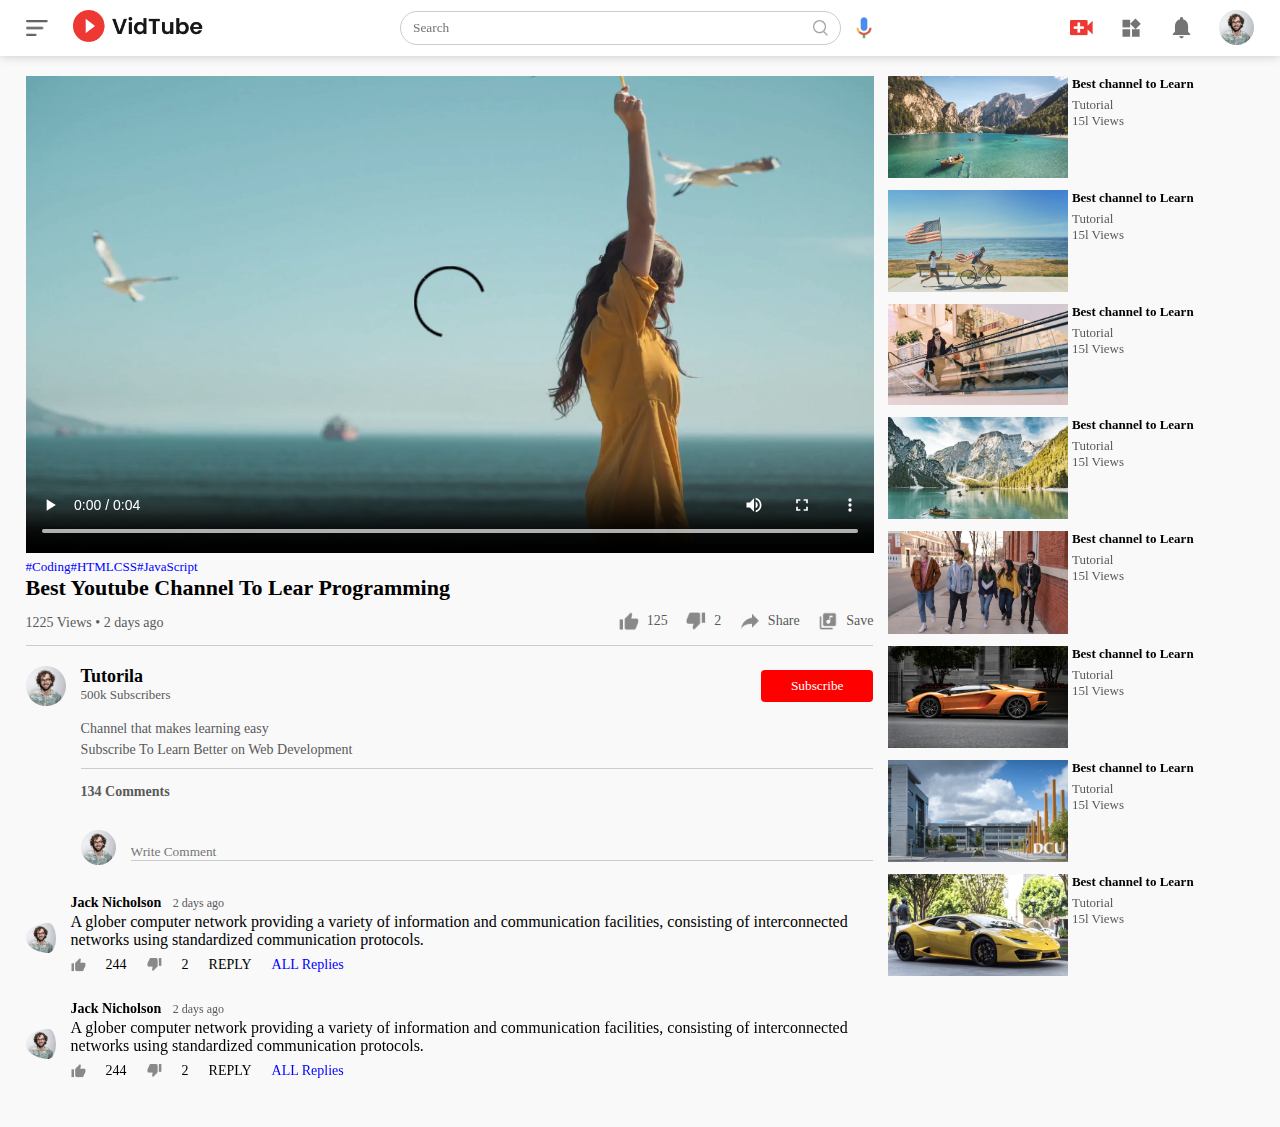
==== PlayVideo.html @ 7b0853ac "Initial commit" ====
<!DOCTYPE html>
<html lang="en">
<head>
    <meta charset="UTF-8">
    <meta name="viewport" content="width=device-width, initial-scale=1.0">
    <link rel="stylesheet" href="Youtube.css">
    <title>Play Video</title>
</head>
<body>

    <nav class="flex-dev">
        <div class="nav-left flex-dev">
            <img src="image/menu.png" class="menu-icon">
            <a href="Index.html"> <img src="image/logo.png" class="logo"></a>
        </div>

        <div class="nav-middle flex-dev">
            <div class="search-box flex-dev">
                <input type="text" placeholder="Search">
                <img src="image/search.png">
            </div>

            <img src="image/voice-search.png" class="mic-icon">

        </div>

        <div class="nav-right flex-dev">
            <img src="image/upload.png">
            <img src="image/more.png">
            <img src="image/notification.png">
            <img src="image/Jack.png" class="user-icon">
        </div>
    </nav>

    <!--  -->

    <div class="container play-container">
        <div class="row">
            <div class="play-video">
                <video controls autoplay>
                    <source src="image/video.mp4" type="video/mp4">
                </video>

                <div class="tags">
                    <a href="">#Coding</a><a href="">#HTML</a><a href="">CSS</a><a href="">#JavaScript</a>
                </div>
                <h3>Best Youtube Channel To Lear Programming</h3>

                <div class="play-video-info">
                    <p>1225 Views &bull; 2 days ago</p>
                    <div>
                        <a href=""><img src="image/like.png">125</a>
                        <a href=""><img src="image/dislike.png">2</a>
                        <a href=""><img src="image/share.png">Share</a>
                        <a href=""><img src="image/save.png">Save</a>
                    </div>
                </div>
                <hr>
                <div class="punblisher">
                    <img src="image/Jack.png">
                    <div>
                        <p>Tutorila</p>
                        <span>500k Subscribers</span>
                    </div>
                    <button type="button">Subscribe</button>
                </div>

                <div class="vid-description">
                    <p>Channel that makes learning easy</p>
                    <p>Subscribe To Learn Better on Web Development</p>
                    <hr>
                    <h4>134 Comments</h4>


                    <div class="add-comment">
                        <img src="image/Jack.png">
                        <input type="text" placeholder="Write Comment">
                    </div>
                </div>

                <div class="old-comment">
                    <img src="image/Jack.png">
                    <div>
                        <h3>Jack Nicholson <span>2 days ago</span></h3>
                        <p>A glober computer network providing a variety of information and communication facilities, consisting of interconnected networks using standardized communication protocols.</p>
                        
                        <div class="comment-action">
                            <img src="image/like.png">
                            <span>244</span>
                            <img src="image/dislike.png">
                            <span>2</span>
                            <span>REPLY</span>
                            <a href="">ALL Replies</a>
                        </div>
                    </div>
                </div>

                <div class="old-comment">
                    <img src="image/Jack.png">
                    <div>
                        <h3>Jack Nicholson <span>2 days ago</span></h3>
                        <p>A glober computer network providing a variety of information and communication facilities, consisting of interconnected networks using standardized communication protocols.</p>
                        
                        <div class="comment-action">
                            <img src="image/like.png">
                            <span>244</span>
                            <img src="image/dislike.png">
                            <span>2</span>
                            <span>REPLY</span>
                            <a href="">ALL Replies</a>
                        </div>
                    </div>
                </div>





            </div>
            <div class="right-sidebar">

                <div class="side-video-list">
                 <a href="" class="small-thumbmail"> <img src="image/thumbnail1.png"> </a> 
                    <div class="vid-info">
                        <a href="">Best channel to Learn</a>
                        <p>Tutorial</p>
                        <p>15l Views</p>
                    </div>
                </div>
                <div class="side-video-list">
                 <a href="" class="small-thumbmail"> <img src="image/thumbnail2.png"> </a> 
                    <div class="vid-info">
                        <a href="">Best channel to Learn</a>
                        <p>Tutorial</p>
                        <p>15l Views</p>
                    </div>
                </div>
                <div class="side-video-list">
                 <a href="" class="small-thumbmail"> <img src="image/thumbnail3.png"> </a> 
                    <div class="vid-info">
                        <a href="">Best channel to Learn</a>
                        <p>Tutorial</p>
                        <p>15l Views</p>
                    </div>
                </div>
                <div class="side-video-list">
                 <a href="" class="small-thumbmail"> <img src="image/thumbnail4.png"> </a> 
                    <div class="vid-info">
                        <a href="">Best channel to Learn</a>
                        <p>Tutorial</p>
                        <p>15l Views</p>
                    </div>
                </div>
                <div class="side-video-list">
                 <a href="" class="small-thumbmail"> <img src="image/thumbnail5.png"> </a> 
                    <div class="vid-info">
                        <a href="">Best channel to Learn</a>
                        <p>Tutorial</p>
                        <p>15l Views</p>
                    </div>
                </div>
                <div class="side-video-list">
                 <a href="" class="small-thumbmail"> <img src="image/thumbnail6.png"> </a> 
                    <div class="vid-info">
                        <a href="">Best channel to Learn</a>
                        <p>Tutorial</p>
                        <p>15l Views</p>
                    </div>
                </div>
                <div class="side-video-list">
                 <a href="" class="small-thumbmail"> <img src="image/thumbnail7.png"> </a> 
                    <div class="vid-info">
                        <a href="">Best channel to Learn</a>
                        <p>Tutorial</p>
                        <p>15l Views</p>
                    </div>
                </div>
                <div class="side-video-list">
                 <a href="" class="small-thumbmail"> <img src="image/thumbnail8.png"> </a> 
                    <div class="vid-info">
                        <a href="">Best channel to Learn</a>
                        <p>Tutorial</p>
                        <p>15l Views</p>
                    </div>
                </div>


            </div>
        </div>
    </div>




    
</body>
</html>
---- Youtube.css ----
*{
    margin: 0;
    padding: 0;
    font-family: 'poppines', 'sans-serif';
    box-sizing: border-box;
}

a{
    text-decoration: none;
    color: #5a5a5a;
}

img{
    cursor: pointer;
}

.flex-dev{
    display: flex;
    align-items: center;
}

nav{
    padding: 10px 2%;
    justify-content: space-between;
    box-shadow: 0 0 10px rgba(0, 0, 0, 0.2);
    background: #fff;
    position: sticky;
    top: 0;
    z-index: 10;
}

.nav-right img{
    width: 25px;
    margin-right: 25px;
}

.nav-right .user-icon{
     width: 35px;
     border-radius: 50%;
     margin-right: 0;
} 

.nav-left .menu-icon{
   width: 22px;
   margin-right: 25px;
}

.nav-left .logo{
    width: 130px;
}

.nav-middle .mic-icon{
 width: 16px;
}

.nav-middle .search-box{
    border: 1px solid #ccc;
    margin-right: 15px;
    padding: 8px 12px;
    border-radius: 25px;
}

.nav-middle .search-box input{
    width: 400px;
    border: 0;
    outline: 0;
    background: transparent;
}

.nav-middle .search-box img{
    width: 15px;
}

/* Sidebar */
.sidebar{
    background: #fff;
    width: 15%;
    height: 100vh;
    position: fixed;
    top: 0;
    padding-left: 2%;
    padding-top: 80px;
}

.shotcut-links a img{
    width: 20px;
    margin-right: 20px;
}

.shotcut-links a {
    display: flex;
    align-content: center;
    margin-bottom: 20px;
    width: fit-content;
    flex-wrap: wrap;
}

.shotcut-links a:first-child{
    color: #ed3833;
}

.sidebar hr{
    border: 0;
    height: 1px;
    background: #ccc;
    width: 85%;
}

.subscribed-list h3{
 font-size: 13px;
 margin: 20px 0;
 color: #5a5a5a;
}

.subscribed-list a{
    display: flex;
    align-items: center;
    margin-bottom: 20px;
    width: fit-content;
    flex-wrap: wrap;
}

.subscribed-list a img{
    width: 20px;
    border-radius: 50%;
    margin-right: 20px;
}

.small-sidebar{
    width: 5%;
}

.small-sidebar a p{
    display: none;
}

.small-sidebar h3{
    display: none;
}

.small-sidebar hr{
    width: 50%;
    margin-bottom: 25px;
}

/* Main */

.container{
    background: #f9f9f9;
    padding-left: 17%;
    padding-right: 2%;
    padding-top: 20px;
    padding-bottom: 20px;
}

.large-container{
    padding-left: 7%;
}

.banner{
    width: 100%;
}

.banner img{
    width: 100%;
    border-radius: 8px;
}

.list-container{
    display: grid;
    grid-template-columns: repeat(auto-fit, minmax(250px, 1fr));
    grid-column-gap: 16px;
    grid-row-gap: 30px;
    margin-top: 15px;
}

.vid-list .thumbnail1 {
    width: 100%;
    border-radius: 5px;
}

.vid-list .flex-dev{
    align-items: flex-start;
    margin-top: 7px;
}

.vid-list .flex-dev img{
    width: 35px;
    margin-right: 10px;
    border-radius: 50%;
}

.vid-info{
    color: #5a5a5a;
    font-size: 13px;
}

.vid-info a{
    color: #000;
    font-weight: 600;
    display: block;
    margin-bottom: 5px;
}


@media (max-width: 900px) {
    .menu-icon{
        display: none;
    }

    .sidebar{
        display: none;
    }

    .container, .large-container{
        padding-left: 5%;
        padding-right: 5%;
    }

    .nav-right img{
        display: none;
    }

    .nav-right .user-icon{
        display: block;
        width: 30px;
    }

    .nav-middle .search-box input{
        width: 100px;
    }

    .nav-middle .mic-icon{
        display: none;
    }

    .logo{
        width: 90px;
    }
}







/* Play Video Page */
.play-container{
    padding-left: 2%;
}

.row{
    display: flex;
    justify-content: space-between;
    flex-wrap: wrap;
}

.play-video{
    flex-basis: 69%;
}

.right-sidebar{
    flex-basis: 30%;
}

.play-video video{
    width: 100%;
}

.side-video-list{
    display: flex;
    justify-content: space-around;
    margin-bottom: 8px;
}

.side-video-list img{
    width: 100%;
}

.side-video-list .small-thumbmail{
    flex-basis: 49%;
}

.side-video-list .vid-info{
    flex-basis: 49%;
}

.play-video .tags a{
    color: #0000ff;
    font-size: 13px;
}

.play-video h3{
    font-weight: 600;
    font-size: 22px;
}

.play-video .play-video-info{
    display: flex;
    align-items: center;
    justify-content: space-between;
    flex-wrap: wrap;
    margin-top: 10px;
    font-size: 14px;
    color: #5a5a5a;
}


.play-video .play-video-info a img{
    width: 20px;
    margin-right: 8px;
}

.play-video .play-video-info a{
    display: inline-flex;
    align-items: center;
    margin-left: 15px;
}

.play-video hr{
    border: 0;
    height: 1px;
    background: #ccc;
    margin: 10px 0;
}


.punblisher{
    display: flex;
    align-items: center;
    margin-top: 20px;
}

.punblisher div{
    flex: 1;
    line-height: 18px;
}


.punblisher img{
    width: 40px;
    border-radius: 50%;
    margin-right: 15px;
}


.punblisher div p{
    color: #000;
    font-weight: 600;
    font-size: 18px;
}

.punblisher div span{
    font-size: 13px;
    color: #5a5a5a;
}

.punblisher button{
    background: red;
    color: #fff;
    padding: 8px 30px;
    border: 0;
    outline: 0;
    border-radius: 4px;
    cursor: pointer;
}

.vid-description{
    padding-left: 55px;
    margin: 15px 0;
}

.vid-description p{
    font-size: 14px;
    margin-bottom: 5px;
    color: #5a5a5a;
}


.vid-description h4{
    font-size: 14px;
    color: #5a5a5a;
    margin-top: 15px;
}


.add-comment{
    display: flex;
    align-items: center;
    margin: 30px 0;
}


.add-comment img{
    width: 35px;
    border-radius: 50%;
    margin-right: 15px;
}


.add-comment input{
    border: 0;
    outline: 0;
    border-bottom: 1px solid #ccc;
    width: 100%;
    padding-top: 10px;
    background: transparent;
}

.old-comment{
    display: flex;
    align-items: center;
    margin: 20px 0;
}

.old-comment img{
    width: 45px;
    border-radius: 50%;
    padding-right: 15px;
}

.old-comment h3{
    font-size: 14px;
    margin-bottom: 2px;
}

.old-comment h3 span{
    font-size: 12px;
    color: #5a5a5a;
    font-weight: 500;
    margin-left: 8px;
}

.old-comment  .comment-action{
    display: flex;
    align-items: center;
    margin: 8px 0;
    font-size: 14px;
}

.old-comment  .comment-action img{
    border-radius: 0;
    width: 30px;
    margin-right: 5px;
}

.old-comment  .comment-action span {
    margin-right: 20px;
    columns: #5a5a5a;
}

.old-comment  .comment-action a{
    color: #0000ff;
}

@media (max-width: 900px) {
    .play-video{
        flex-basis: 100%;
    }

    .right-sidebar{
        flex-basis: 100%;
    }

    .play-container{
        padding-left: 5%;
    }

    .vid-description{
        padding-left: 0;
    }

    .play-video .play-video-info a{
        margin-left: 0;
        margin-right: 15px;
        margin-top: 15px;
    }
}
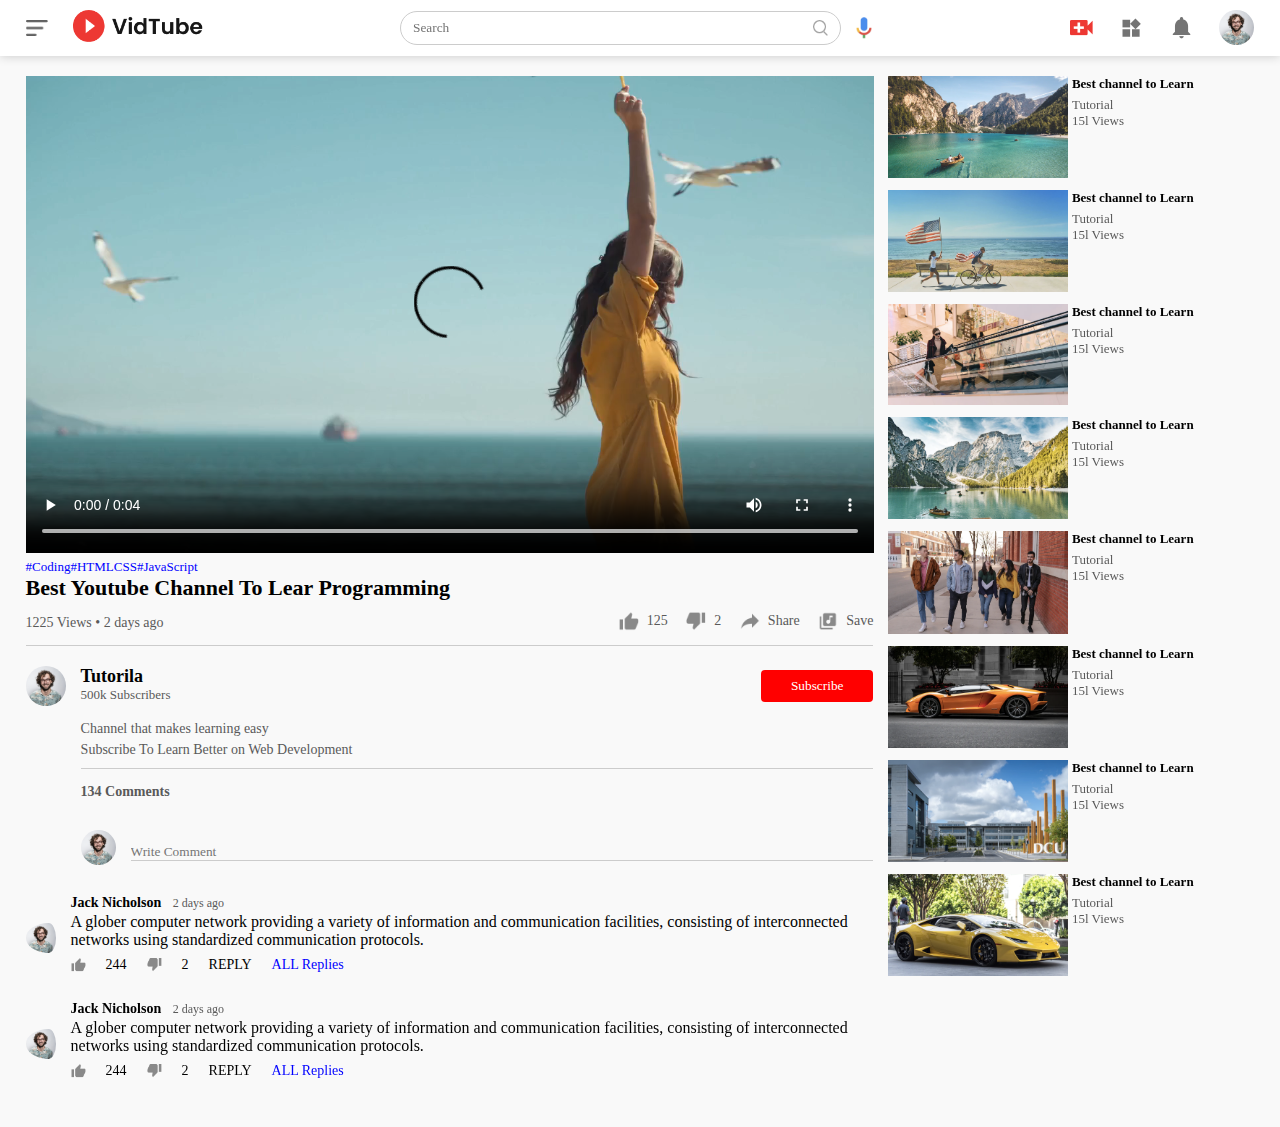
==== commit 5b4b68f2: "Update PlayVideo.html" ====
--- a/PlayVideo.html
+++ b/PlayVideo.html
@@ -11,7 +11,7 @@
     <nav class="flex-dev">
         <div class="nav-left flex-dev">
             <img src="image/menu.png" class="menu-icon">
-            <a href="Index.html"> <img src="image/logo.png" class="logo"></a>
+            <a href="index.html"> <img src="image/logo.png" class="logo"></a>
         </div>
 
         <div class="nav-middle flex-dev">
@@ -194,4 +194,4 @@
 
     
 </body>
-</html>+</html>
